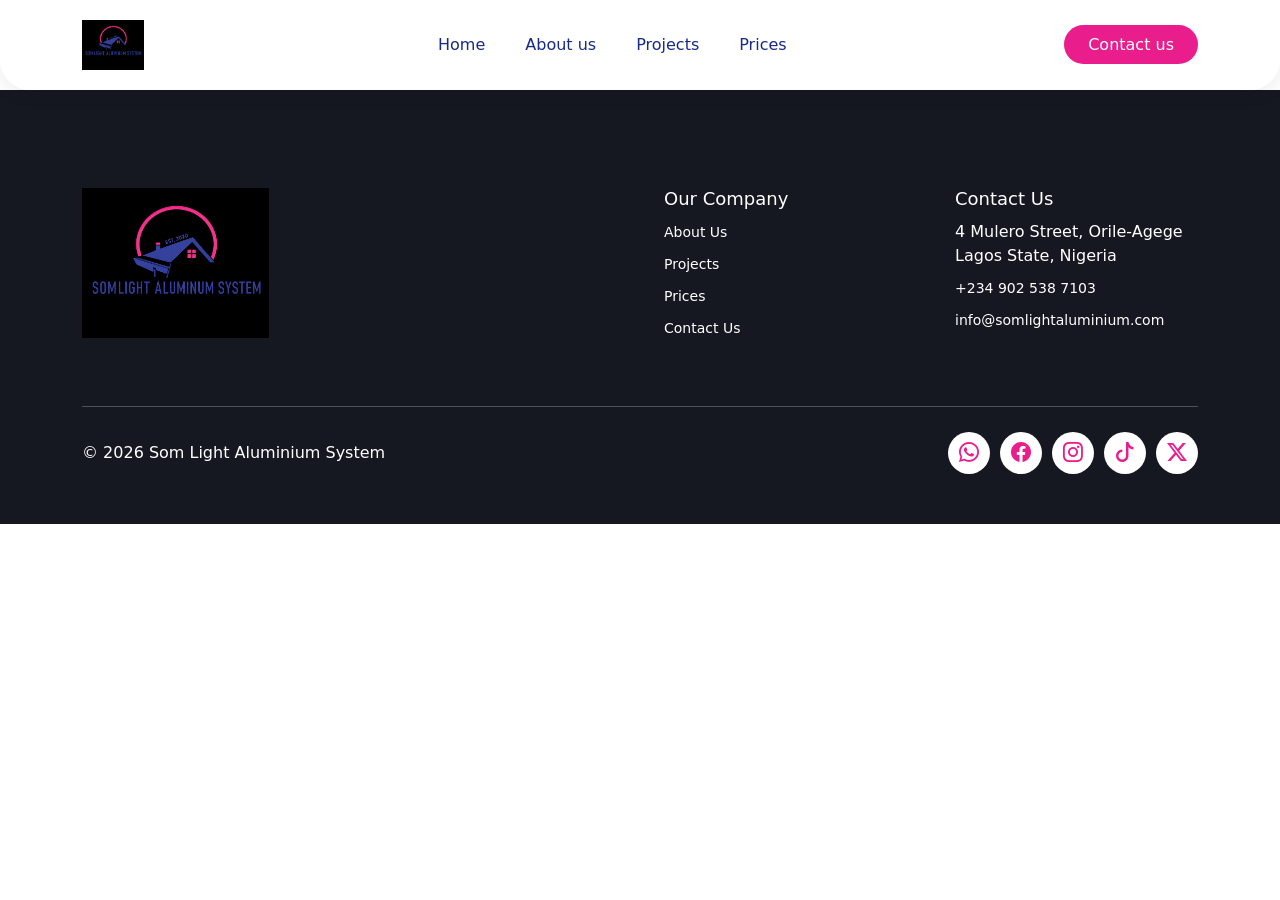
==== index.html @ 7caf4f7a "create the footer and navbar file" ====
<!doctype html>
<html lang="en">
  <head>
    <meta charset="UTF-8" />
    <meta name="viewport" content="width=device-width, initial-scale=1.0" />
    <title>Som Light Aluminium System | Home</title>
    <link rel="shortcut icon" href="images/logo.png" type="image/x-icon" />
    <link
      rel="stylesheet"
      href="https://cdn.jsdelivr.net/npm/bootstrap@5.3.8/dist/css/bootstrap.min.css"
    />
    <link
      href="https://cdn.jsdelivr.net/npm/bootstrap-icons@1.11.3/font/bootstrap-icons.css"
      rel="stylesheet"
    />
    <link rel="stylesheet" href="css/navbar.css" />
    <link rel="stylesheet" href="css/footer.css" />
    <link rel="stylesheet" href="css/style.css" />
  </head>
  <body>
    <!-- Navbar -->
    <div class="navbarContainer"></div>

    <!-- Footer -->
    <div class="footerContainer"></div>

    <script>
      fetch("navbar.html")
        .then((response) => response.text())
        .then((data) => {
          document.querySelector(".navbarContainer").innerHTML = data;
        });
    </script>
    <script>
      fetch("footer.html")
        .then((response) => response.text())
        .then((data) => {
          document.querySelector(".footerContainer").innerHTML = data;
        });
    </script>
    <script src="https://cdn.jsdelivr.net/npm/bootstrap@5.3.8/dist/js/bootstrap.bundle.min.js"></script>
  </body>
</html>
---- css/navbar.css ----
.custom-navbar {
  background: #ffffff;
  backdrop-filter: blur(12px);
  -webkit-backdrop-filter: blur(12px);
  box-shadow: 0 4px 20px rgba(0, 0, 0, 0.08);
  padding: 15px 0;
  border-bottom-right-radius: 30px !important;
  border-bottom-left-radius: 30px !important;
}

.navbar-nav .nav-link {
  color: #172a88;
  font-weight: 500;
  margin: 0 12px;
  position: relative;
  transition: all 0.3s ease;
}

.navbar-nav .nav-link:hover {
  color: #e91e8c;
}

.logo {
  height: 50px;
  width: auto;
  transition: all 0.3s ease;
}
.logo2 {
  height: 150px;
  width: auto;
  transition: all 0.3s ease;
}

.contact-btn {
  padding: 10px 24px;
  border-radius: 50px;
  font-weight: 500;
  border: none;
  background: linear-gradient(
    135deg,
    #e91e8c, #e91e8c
  );
  color: white;
  transition: all 0.3s ease;
}

.contact-btn:hover {
  transform: translateY(-2px);
  box-shadow: 0 10px 24px #e91e8c;
}

@media (max-width: 991px) {
  .navbar-nav {
    text-align: center;
    padding: 20px 0;
  }

  .contact-wrapper {
    text-align: center;
    margin-top: 15px;
  }
}
---- css/footer.css ----
.footer_container {
  background-color: #151820;
  color: white;
  padding: 50px 0;
}

.footer-title {
  font-size: 18px;
  margin-bottom: 10px;
}

.footer-links {
  list-style: none;
  padding: 0;
}

.footer-links li {
  margin-bottom: 8px;
}

.footer-links a {
  color: #ffffff;
  text-decoration: none;
  font-size: 14px;
}

.footer-links a:hover {
  opacity: 0.8;
}

.footer-divider {
  margin: 50px 0 25px;
  border-color: #ffffff;
}

.bottom-footer {
  display: flex;
  justify-content: space-between;
  align-items: center;
  flex-wrap: wrap;
  gap: 15px;
}

.copyright {
  color: #ffffff;
}

.social-icons {
  display: flex;
  gap: 10px;
}

.social-icons a {
  width: 42px;
  height: 42px;
  border-radius: 50%;
  background: #fff;
  color: #e91e8c;
  display: flex;
  align-items: center;
  justify-content: center;
  text-decoration: none;
  font-size: 20px;
  transition: 0.3s;
}

.social-icons a:hover {
  transform: translateY(-3px);
}
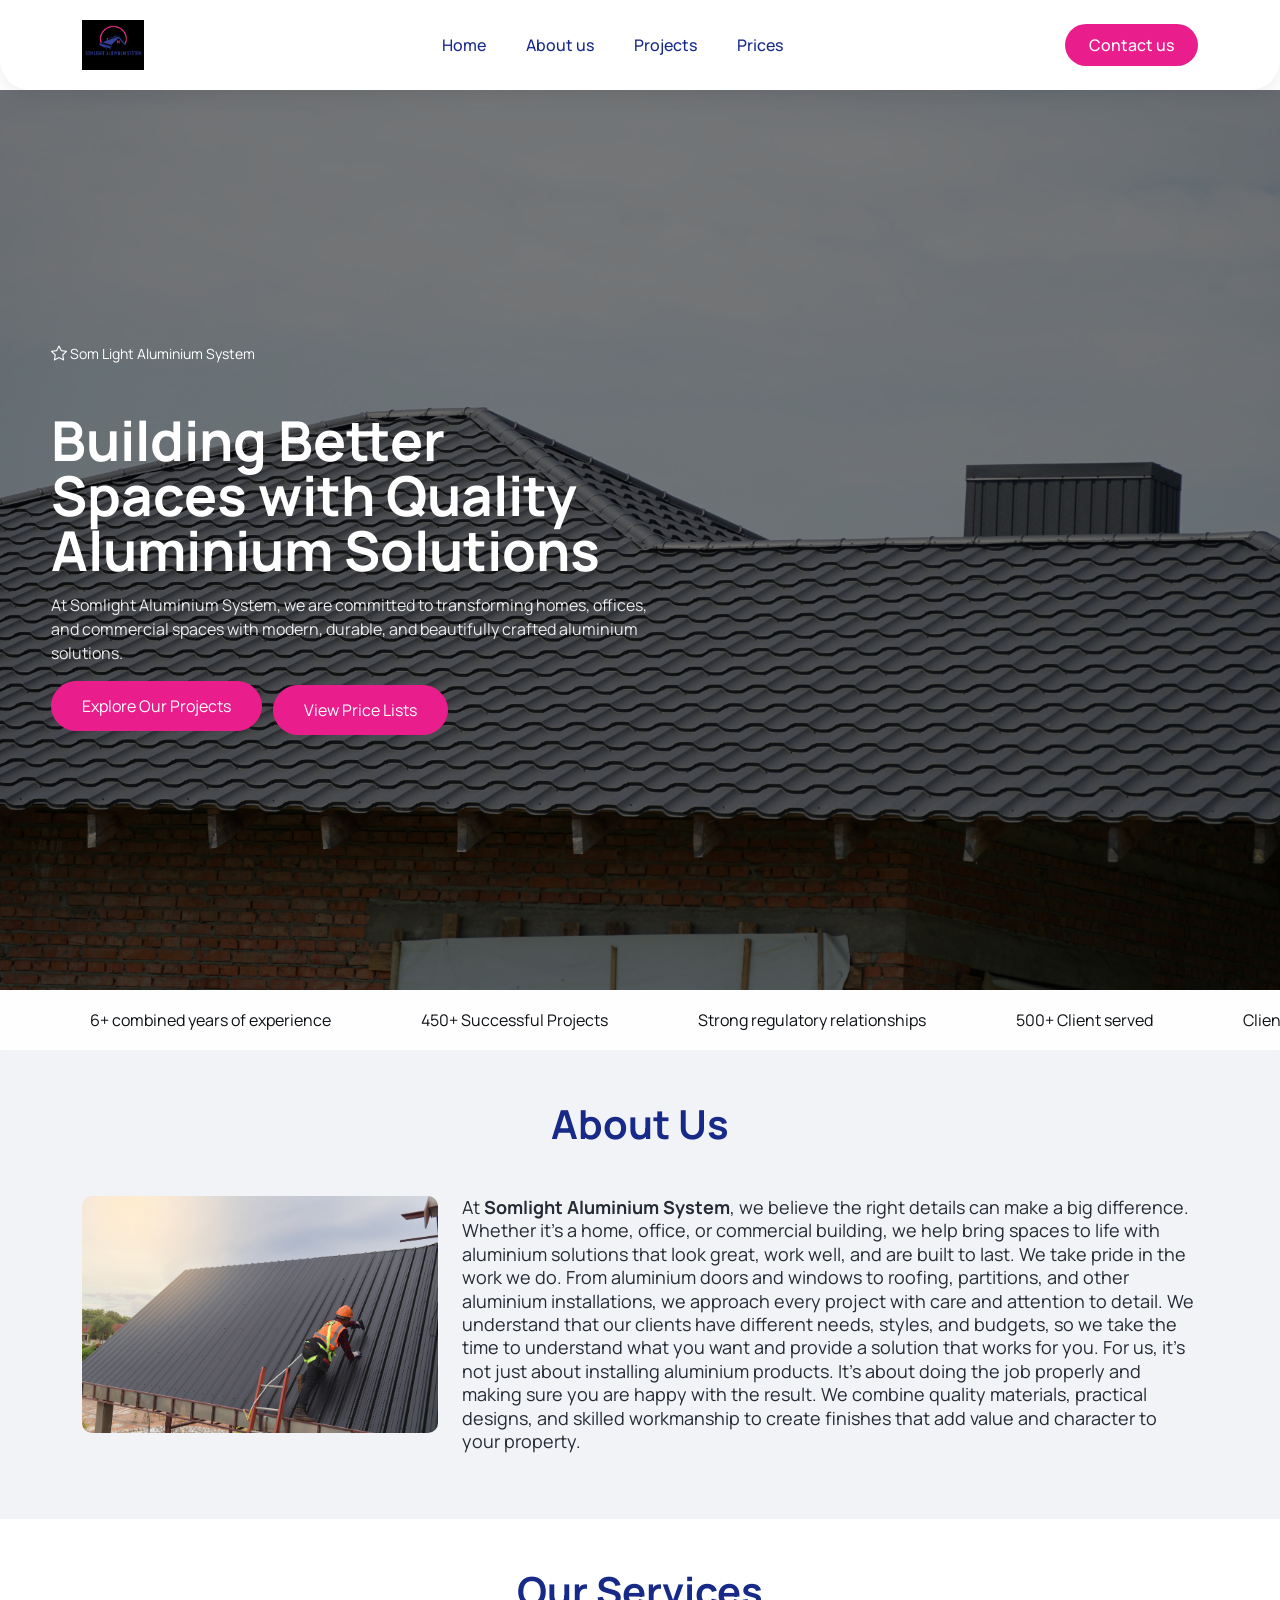
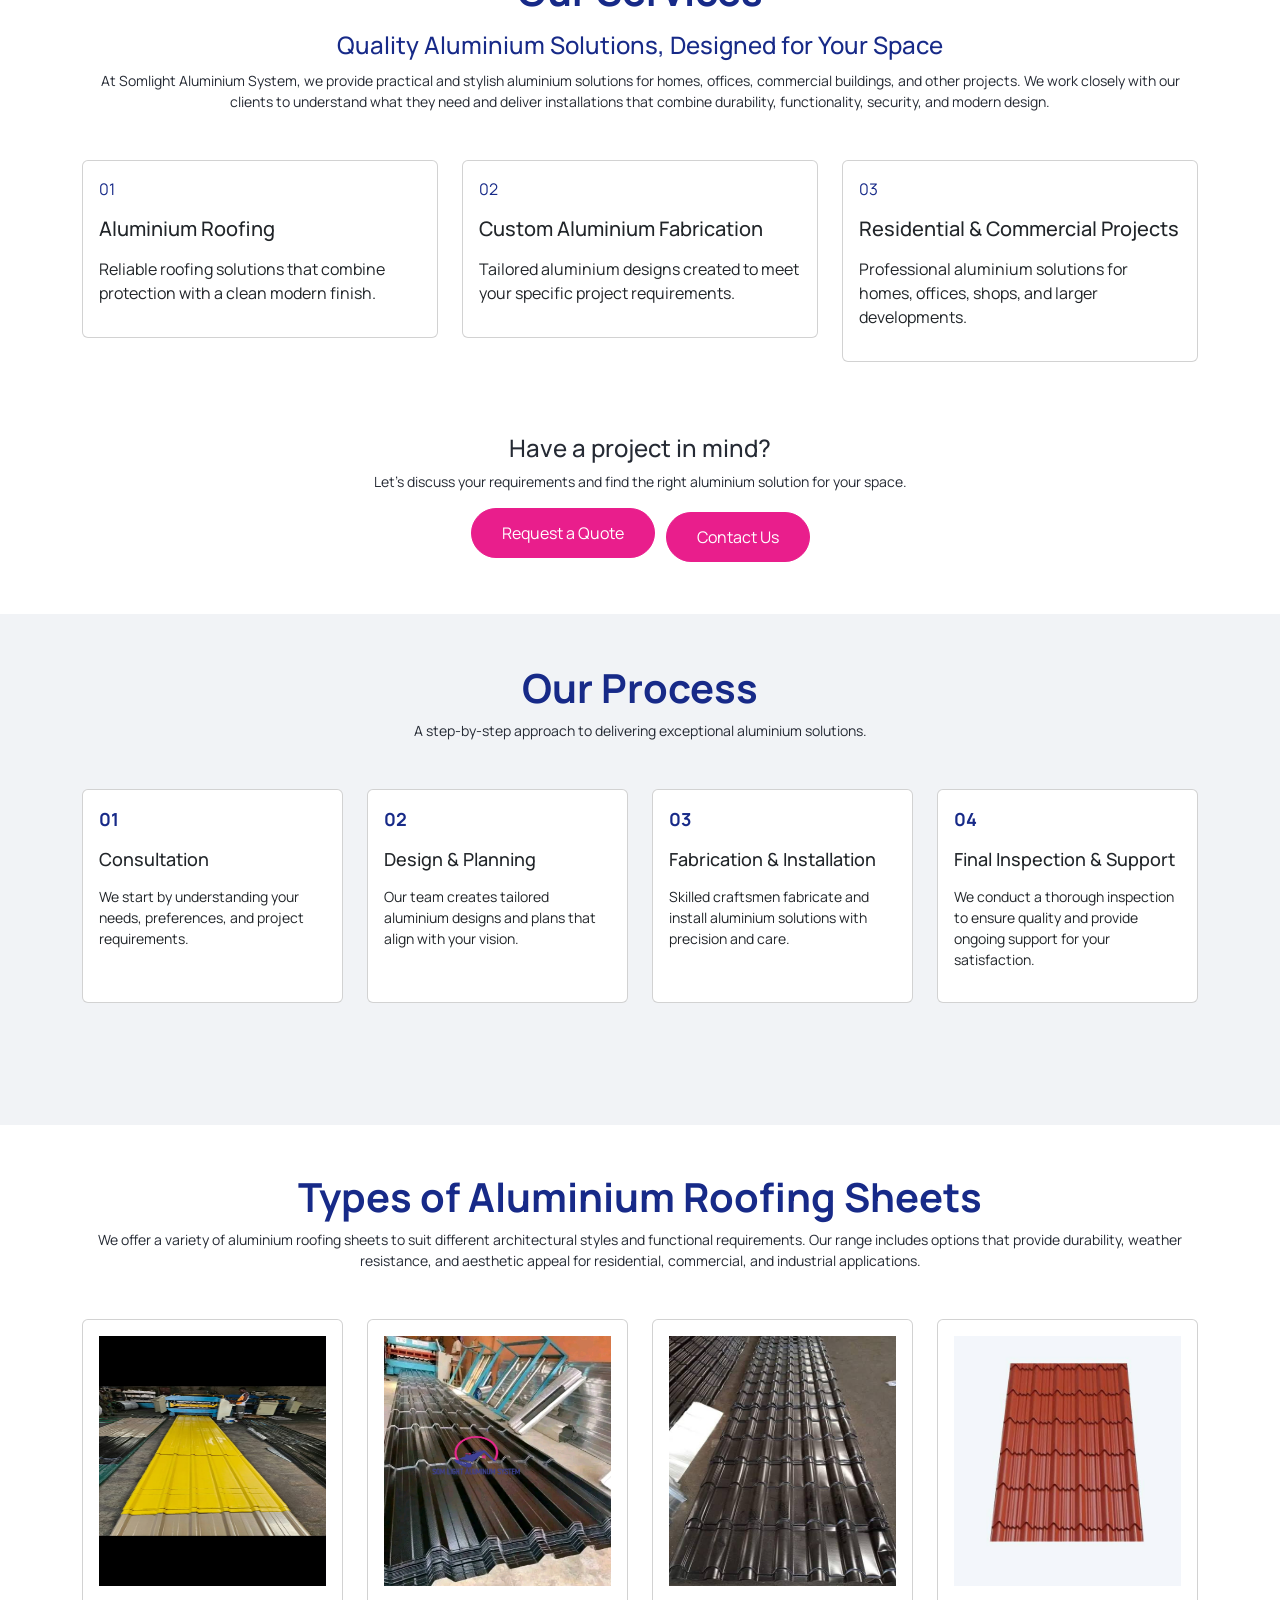
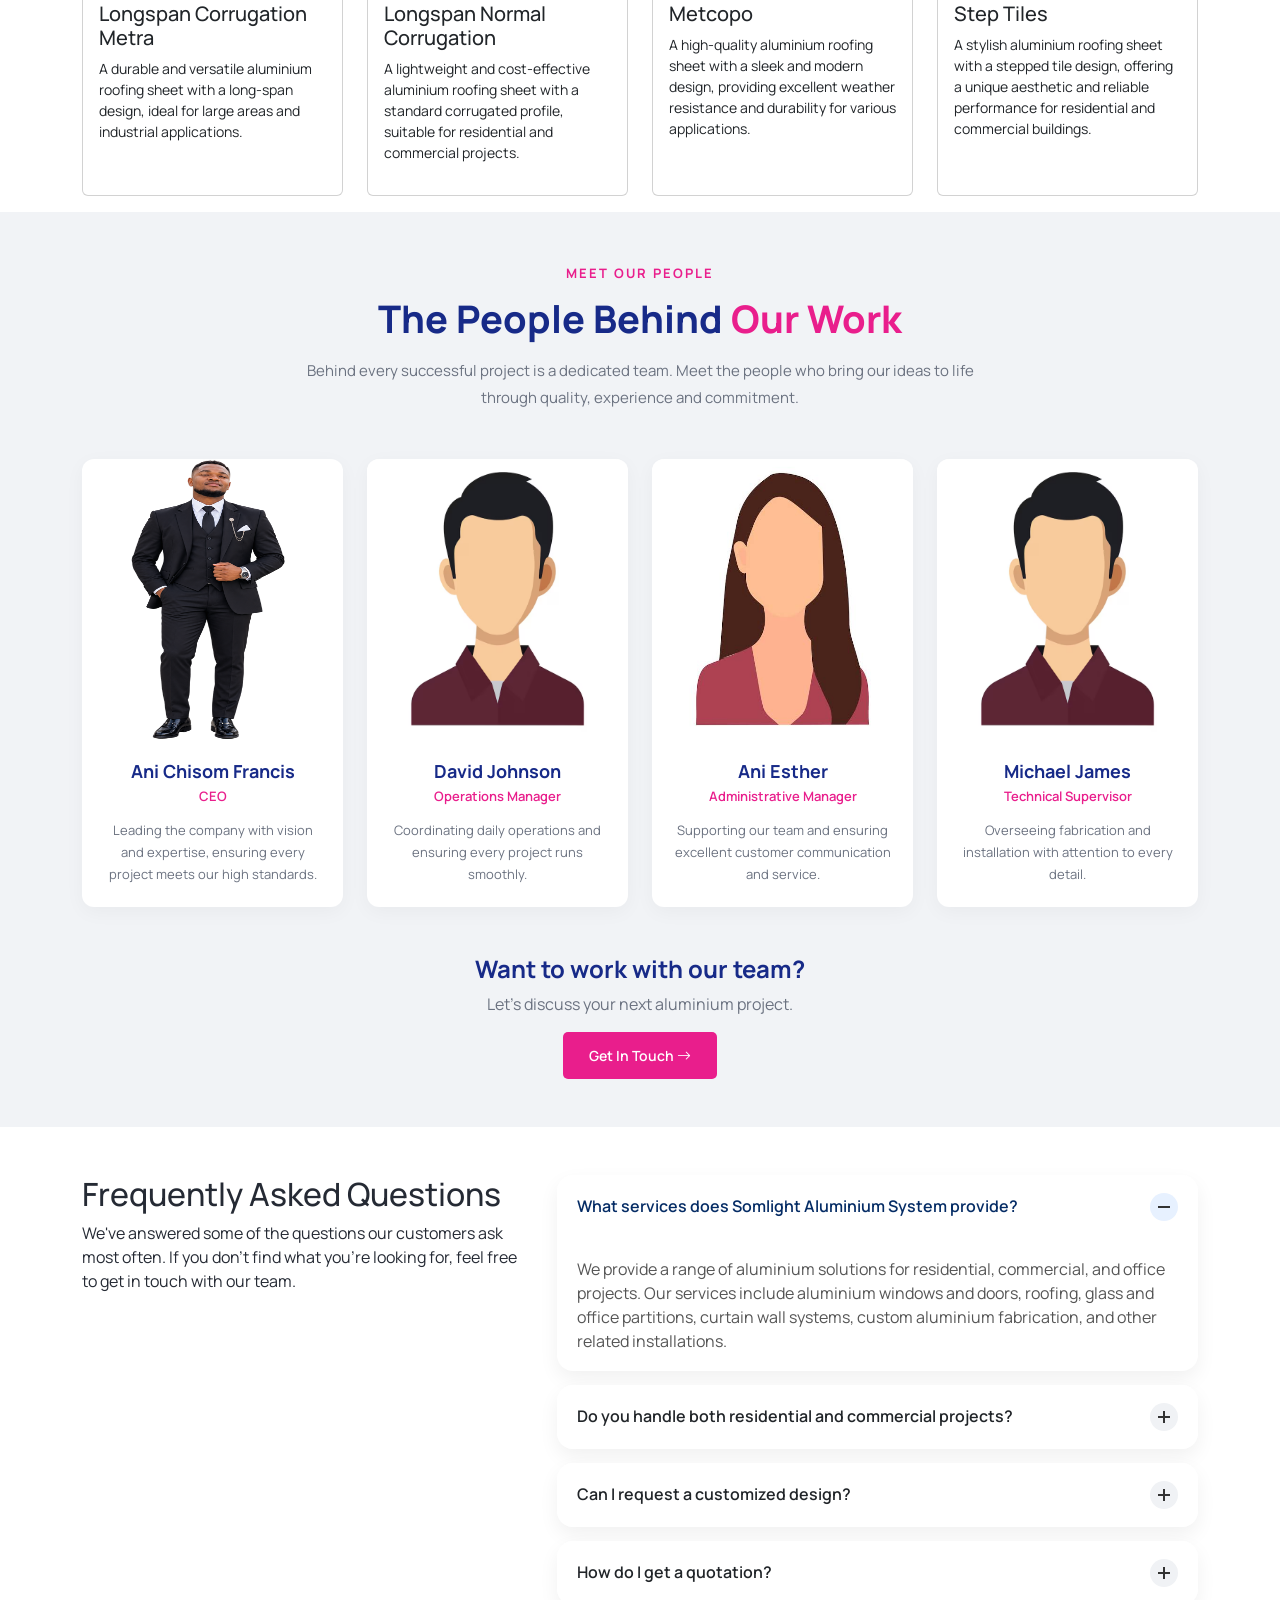
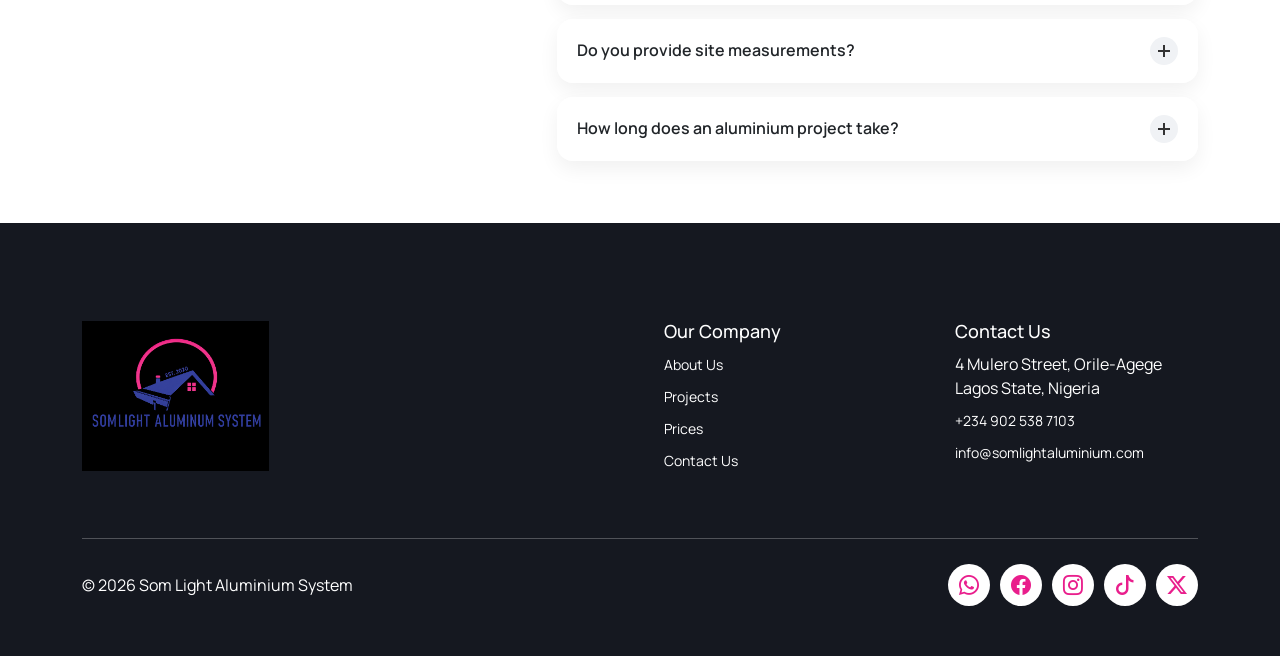
==== commit b0dfba49: "create about page" ====
--- a/index.html
+++ b/index.html
@@ -21,6 +21,647 @@
     <!-- Navbar -->
     <div class="navbarContainer"></div>
 
+    <!--hero section-->
+    <section class="hero-section">
+      <div class="hero-content">
+        <!-- small badge -->
+        <i class="bi bi-star"></i>
+        <span class="small">Som Light Aluminium System</span>
+
+        <!-- heading -->
+        <hgroup>
+          <h1 class="hero-title mt-5">
+            Building Better Spaces with Quality Aluminium Solutions
+          </h1>
+        </hgroup>
+
+        <!-- paragraph -->
+        <p class="hero-text">
+          At Somlight Aluminium System, we are committed to transforming homes,
+          offices, and commercial spaces with modern, durable, and beautifully
+          crafted aluminium solutions.
+        </p>
+
+        <!-- buttons -->
+        <!-- <div class="d-flex btn-group-custom mt-4"> -->
+        <a
+          href="projects.html"
+          class="btn btn-outline-custom me-2 mb-2"
+          style="text-decoration: none; color: white"
+          >Explore Our Projects</a
+        >
+        <a
+          href="price.html"
+          class="btn btn-outline-custom btn-primary-custom"
+          style="text-decoration: none; color: white"
+          >View Price Lists</a
+        >
+        <!-- </div> -->
+      </div>
+    </section>
+    <!-- Slider for news -->
+    <div class="news-wrapper">
+      <!-- Breaking Label -->
+      <div class="news-label"></div>
+
+      <!-- Scrolling Content -->
+      <div class="news-track">
+        <!-- Group 1 -->
+        <div class="news-group">
+          <div class="news-item">
+            <img src="images/contact_icon.png" alt="" class="img-fluid" />
+            6+ combined years of experience
+          </div>
+
+          <div class="news-item">
+            <img src="images/contact_icon.png" alt="" class="img-fluid" />
+            450+ Successful Projects
+          </div>
+
+          <div class="news-item">
+            <img src="images/contact_icon.png" alt="" class="img-fluid" />
+            Strong regulatory relationships
+          </div>
+
+          <div class="news-item">
+            <img src="images/contact_icon.png" alt="" class="img-fluid" />
+            500+ Client served
+          </div>
+          <div class="news-item">
+            <img src="images/contact_icon.png" alt="" class="img-fluid" />
+            Client-centric approach
+          </div>
+        </div>
+        <!-- Group 2 (duplicate for seamless scrolling) -->
+        <div class="news-group">
+          <div class="news-item">
+            <img src="images/contact_icon.png" alt="" class="img-fluid" />
+            6+ combined years of experience
+          </div>
+
+          <div class="news-item">
+            <img src="images/contact_icon.png" alt="" class="img-fluid" />
+            450+ Successful Projects
+          </div>
+
+          <div class="news-item">
+            <img src="images/contact_icon.png" alt="" class="img-fluid" />
+            Strong regulatory relationships
+          </div>
+
+          <div class="news-item">
+            <img src="images/contact_icon.png" alt="" class="img-fluid" />
+            500+ Client served
+          </div>
+          <div class="news-item">
+            <img src="images/contact_icon.png" alt="" class="img-fluid" />
+            Client-centric approach
+          </div>
+        </div>
+      </div>
+    </div>
+    <!-- About us -->
+    <section class="about-us">
+      <div class="container">
+        <h1 class="text-center text-about">About Us</h1>
+        <div class="row mt-5">
+          <div class="col-lg-4 mb-3">
+            <img src="images/image1.jpg" alt="" class="img-fluid" />
+          </div>
+          <div class="col-lg-8">
+            <p class="small">
+              At <b>Somlight Aluminium System</b>, we believe the right details
+              can make a big difference. Whether it's a home, office, or
+              commercial building, we help bring spaces to life with aluminium
+              solutions that look great, work well, and are built to last. We
+              take pride in the work we do. From aluminium doors and windows to
+              roofing, partitions, and other aluminium installations, we
+              approach every project with care and attention to detail. We
+              understand that our clients have different needs, styles, and
+              budgets, so we take the time to understand what you want and
+              provide a solution that works for you. For us, it's not just about
+              installing aluminium products. It's about doing the job properly
+              and making sure you are happy with the result. We combine quality
+              materials, practical designs, and skilled workmanship to create
+              finishes that add value and character to your property.
+            </p>
+          </div>
+        </div>
+      </div>
+    </section>
+
+    <!-- Services -->
+    <section class="services">
+      <div class="container">
+        <h1 class="text-center mt-5 services-title mb-3">Our Services</h1>
+        <h4 class="services_sub text-center">
+          Quality Aluminium Solutions, Designed for Your Space
+        </h4>
+        <p class="small text-center">
+          At Somlight Aluminium System, we provide practical and stylish
+          aluminium solutions for homes, offices, commercial buildings, and
+          other projects. We work closely with our clients to understand what
+          they need and deliver installations that combine durability,
+          functionality, security, and modern design.
+        </p>
+        <div class="row mt-5 mb-5">
+          <div class="col-lg-4 mb-4">
+            <div class="card border-1 shadow-1 w-100">
+              <div class="card-body">
+                <p style="color: #172a88">01</p>
+                <h4 class="mb-3">Aluminium Roofing</h4>
+                <p>
+                  Reliable roofing solutions that combine protection with a
+                  clean modern finish.
+                </p>
+              </div>
+            </div>
+          </div>
+          <div class="col-lg-4 mb-4">
+            <div class="card border-1 shadow-1 w-100">
+              <div class="card-body">
+                <p style="color: #172a88">02</p>
+                <h4 class="mb-3">Custom Aluminium Fabrication</h4>
+                <p>
+                  Tailored aluminium designs created to meet your specific
+                  project requirements.
+                </p>
+              </div>
+            </div>
+          </div>
+          <div class="col-lg-4 mb-4">
+            <div class="card border-1 shadow-1 w-100">
+              <div class="card-body">
+                <p style="color: #172a88">03</p>
+                <h4 class="mb-3">Residential & Commercial Projects</h4>
+                <p>
+                  Professional aluminium solutions for homes, offices, shops,
+                  and larger developments.
+                </p>
+              </div>
+            </div>
+          </div>
+        </div>
+        <div class="text-center mb-5">
+          <h4 class="">Have a project in mind?</h4>
+          <p class="small">
+            Let's discuss your requirements and find the right aluminium
+            solution for your space.
+          </p>
+          <!-- <div class="d-flex btn-group-custom mt-4"> -->
+          <a
+            href="contact.html"
+            class="btn btn-outline-custom me-2 mb-2"
+            style="text-decoration: none; color: white"
+            >Request a Quote</a
+          >
+          <a
+            href="contact.html"
+            class="btn btn-outline-custom btn-primary-custom"
+            style="text-decoration: none; color: white"
+            >Contact Us</a
+          >
+          <!-- </div> -->
+        </div>
+      </div>
+    </section>
+    <!-- Our Process -->
+    <section class="our_process">
+      <div class="container">
+        <h1 class="text_our_process text-center">Our Process</h1>
+        <p class="small text-center">
+          A step-by-step approach to delivering exceptional aluminium solutions.
+        </p>
+        <div class="row mt-5 mb-5">
+          <div class="col-lg-3 mb-4">
+            <div class="card border-1 shadow-1 w-100">
+              <div class="card-body">
+                <p style="color: #172a88; font-weight: bold; font-size: 18px">
+                  01
+                </p>
+                <h4 class="mb-3">Consultation</h4>
+                <p class="small">
+                  We start by understanding your needs, preferences, and project
+                  requirements.
+                </p>
+              </div>
+            </div>
+          </div>
+          <div class="col-lg-3 mb-4">
+            <div class="card border-1 shadow-1 w-100">
+              <div class="card-body">
+                <p style="color: #172a88; font-weight: bold; font-size: 18px">
+                  02
+                </p>
+                <h4 class="mb-3">Design & Planning</h4>
+                <p class="small">
+                  Our team creates tailored aluminium designs and plans that
+                  align with your vision.
+                </p>
+              </div>
+            </div>
+          </div>
+          <div class="col-lg-3 mb-4">
+            <div class="card border-1 shadow-1 w-100">
+              <div class="card-body">
+                <p style="color: #172a88; font-weight: bold; font-size: 18px">
+                  03
+                </p>
+                <h4 class="mb-3">Fabrication & Installation</h4>
+                <p class="small">
+                  Skilled craftsmen fabricate and install aluminium solutions
+                  with precision and care.
+                </p>
+              </div>
+            </div>
+          </div>
+          <div class="col-lg-3 mb-4">
+            <div class="card border-1 shadow-1 w-100">
+              <div class="card-body">
+                <p style="color: #172a88; font-weight: bold; font-size: 18px">
+                  04
+                </p>
+                <h4 class="mb-3">Final Inspection & Support</h4>
+                <p class="small">
+                  We conduct a thorough inspection to ensure quality and provide
+                  ongoing support for your satisfaction.
+                </p>
+              </div>
+            </div>
+          </div>
+        </div>
+      </div>
+    </section>
+
+    <!-- Types of Aluminium -->
+    <section class="types_of_aluminium">
+      <div class="container">
+        <h1 class="text-center text_types_of_aluminium mt-5">
+          Types of Aluminium Roofing Sheets
+        </h1>
+        <p class="small text-center">
+          We offer a variety of aluminium roofing sheets to suit different
+          architectural styles and functional requirements. Our range includes
+          options that provide durability, weather resistance, and aesthetic
+          appeal for residential, commercial, and industrial applications.
+        </p>
+        <div class="row mt-5">
+          <div class="col-lg-3 mb-3">
+            <div class="card border-1 shadow-1 w-100">
+              <div class="card-body">
+                <img
+                  src="images/Longspan corrugation Metra.jpeg"
+                  alt=""
+                  class="img-fluid"
+                />
+                <h5 class="mt-3">Longspan Corrugation Metra</h5>
+                <p class="small">
+                  A durable and versatile aluminium roofing sheet with a
+                  long-span design, ideal for large areas and industrial
+                  applications.
+                </p>
+              </div>
+            </div>
+          </div>
+          <div class="col-lg-3 mb-3">
+            <div class="card border-1 shadow-1 w-100">
+              <div class="card-body">
+                <img
+                  src="images/Longspan normal corrugation.jpeg"
+                  alt=""
+                  class="img-fluid"
+                />
+                <h5 class="mt-3">Longspan Normal Corrugation</h5>
+                <p class="small">
+                  A lightweight and cost-effective aluminium roofing sheet with
+                  a standard corrugated profile, suitable for residential and
+                  commercial projects.
+                </p>
+              </div>
+            </div>
+          </div>
+          <div class="col-lg-3 mb-3">
+            <div class="card border-1 shadow-1 w-100">
+              <div class="card-body">
+                <img src="images/metcopo.jpg" alt="" class="img-fluid" />
+                <h5 class="mt-3">Metcopo</h5>
+                <p class="small">
+                  A high-quality aluminium roofing sheet with a sleek and modern
+                  design, providing excellent weather resistance and durability
+                  for various applications.
+                </p>
+              </div>
+            </div>
+          </div>
+          <div class="col-lg-3 mb-3">
+            <div class="card border-1 shadow-1 w-100">
+              <div class="card-body">
+                <img src="images/step tiles.jpg" alt="" class="img-fluid" />
+                <h5 class="mt-3">Step Tiles</h5>
+                <p class="small">
+                  A stylish aluminium roofing sheet with a stepped tile design,
+                  offering a unique aesthetic and reliable performance for
+                  residential and commercial buildings.
+                </p>
+              </div>
+            </div>
+          </div>
+        </div>
+      </div>
+    </section>
+
+    <!-- Teams -->
+    <section class="team-section py-5">
+      <div class="container">
+        <!-- Section Heading -->
+        <div class="section-heading text-center mb-5">
+          <span class="section-tag">MEET OUR PEOPLE</span>
+
+          <h2>The People Behind <span>Our Work</span></h2>
+
+          <p>
+            Behind every successful project is a dedicated team. Meet the people
+            who bring our ideas to life through quality, experience and
+            commitment.
+          </p>
+        </div>
+
+        <!-- Team Members -->
+        <div class="row g-4">
+          <!-- Team Member 1 -->
+          <div class="col-lg-3 col-md-6">
+            <div class="team-card">
+              <div class="team-image">
+                <img
+                  src="images/ceo.png"
+                  alt="CEO"
+                  class="img-fluid"
+                />
+
+                <div class="social-links">
+                  <a href="#"><i class="bi bi-facebook"></i></a>
+                  <a href="#"><i class="bi bi-linkedin"></i></a>
+                  <a href="#"><i class="bi bi-instagram"></i></a>
+                </div>
+              </div>
+
+              <div class="team-info">
+                <h5>Ani Chisom Francis</h5>
+                <span>CEO</span>
+                <p>
+                  Leading the company with vision and expertise, ensuring every
+                  project meets our high standards.
+                </p>
+              </div>
+            </div>
+          </div>
+
+          <!-- Team Member 2 -->
+          <div class="col-lg-3 col-md-6">
+            <div class="team-card">
+              <div class="team-image">
+                <img src="images/male_dummy.avif" alt="Operations Manager" />
+
+                <div class="social-links">
+                  <a href="#"><i class="bi bi-facebook"></i></a>
+                  <a href="#"><i class="bi bi-linkedin"></i></a>
+                  <a href="#"><i class="bi bi-instagram"></i></a>
+                </div>
+              </div>
+
+              <div class="team-info">
+                <h5>David Johnson</h5>
+                <span>Operations Manager</span>
+                <p>
+                  Coordinating daily operations and ensuring every project runs
+                  smoothly.
+                </p>
+              </div>
+            </div>
+          </div>
+
+          <!-- Team Member 3 -->
+          <div class="col-lg-3 col-md-6">
+            <div class="team-card">
+              <div class="team-image">
+                <img src="images/female_dummy.jpg" alt="Administrative Manager" />
+
+                <div class="social-links">
+                  <a href="#"><i class="bi bi-facebook"></i></a>
+                  <a href="#"><i class="bi bi-linkedin"></i></a>
+                  <a href="#"><i class="bi bi-instagram"></i></a>
+                </div>
+              </div>
+
+              <div class="team-info">
+                <h5>Ani Esther</h5>
+                <span>Administrative Manager</span>
+                <p>
+                  Supporting our team and ensuring excellent customer
+                  communication and service.
+                </p>
+              </div>
+            </div>
+          </div>
+
+          <!-- Team Member 4 -->
+          <div class="col-lg-3 col-md-6">
+            <div class="team-card">
+              <div class="team-image">
+                <img src="images/male_dummy.avif" alt="Technical Supervisor" />
+
+                <div class="social-links">
+                  <a href="#"><i class="bi bi-facebook"></i></a>
+                  <a href="#"><i class="bi bi-linkedin"></i></a>
+                  <a href="#"><i class="bi bi-instagram"></i></a>
+                </div>
+              </div>
+
+              <div class="team-info">
+                <h5>Michael James</h5>
+                <span>Technical Supervisor</span>
+                <p>
+                  Overseeing fabrication and installation with attention to
+                  every detail.
+                </p>
+              </div>
+            </div>
+          </div>
+        </div>
+
+        <!-- Bottom CTA -->
+        <div class="team-cta text-center mt-5">
+          <h4>Want to work with our team?</h4>
+          <p>Let's discuss your next aluminium project.</p>
+          <a href="contact.html" class="btn team-btn">
+            Get In Touch <i class="bi bi-arrow-right"></i>
+          </a>
+        </div>
+      </div>
+    </section>
+
+    <!-- FAQ Section -->
+    <div class="container mt-5 faq-section">
+      <div class="row mb-5">
+        <div class="col-lg-5 mb-4">
+          <h2 class="section-title">Frequently Asked Questions</h2>
+          <p class="section-desc">
+            We've answered some of the questions our customers ask most often.
+            If you don't find what you're looking for, feel free to get in touch
+            with our team.
+          </p>
+        </div>
+        <div class="col-lg-7">
+          <div class="accordion custom-accordion" id="faq">
+            <div class="accordion-item">
+              <h2 class="accordion-header">
+                <button
+                  class="accordion-button"
+                  data-bs-toggle="collapse"
+                  data-bs-target="#q1"
+                >
+                  What services does Somlight Aluminium System provide?
+                  <span class="icon"></span>
+                </button>
+              </h2>
+              <div
+                id="q1"
+                class="accordion-collapse collapse show"
+                data-bs-parent="#faq"
+              >
+                <div class="accordion-body">
+                  We provide a range of aluminium solutions for residential,
+                  commercial, and office projects. Our services include
+                  aluminium windows and doors, roofing, glass and office
+                  partitions, curtain wall systems, custom aluminium
+                  fabrication, and other related installations.
+                </div>
+              </div>
+            </div>
+
+            <div class="accordion-item">
+              <h2 class="accordion-header">
+                <button
+                  class="accordion-button collapsed"
+                  data-bs-toggle="collapse"
+                  data-bs-target="#q2"
+                >
+                  Do you handle both residential and commercial projects?
+                  <span class="icon"></span>
+                </button>
+              </h2>
+              <div
+                id="q2"
+                class="accordion-collapse collapse"
+                data-bs-parent="#faq"
+              >
+                <div class="accordion-body">
+                  Yes. We work on projects of different sizes, from individual
+                  homes and renovations to offices, shops, commercial buildings,
+                  and larger developments.
+                </div>
+              </div>
+            </div>
+
+            <div class="accordion-item">
+              <h2 class="accordion-header">
+                <button
+                  class="accordion-button collapsed"
+                  data-bs-toggle="collapse"
+                  data-bs-target="#q3"
+                >
+                  Can I request a customized design?
+                  <span class="icon"></span>
+                </button>
+              </h2>
+              <div
+                id="q3"
+                class="accordion-collapse collapse"
+                data-bs-parent="#faq"
+              >
+                <div class="accordion-body">
+                  Absolutely. We understand that every property and project is
+                  different. We can discuss your requirements, measurements,
+                  preferred design, and budget to develop a solution that suits
+                  your space.
+                </div>
+              </div>
+            </div>
+            <div class="accordion-item">
+              <h2 class="accordion-header">
+                <button
+                  class="accordion-button collapsed"
+                  data-bs-toggle="collapse"
+                  data-bs-target="#q3"
+                >
+                  How do I get a quotation?
+                  <span class="icon"></span>
+                </button>
+              </h2>
+              <div
+                id="q3"
+                class="accordion-collapse collapse"
+                data-bs-parent="#faq"
+              >
+                <div class="accordion-body">
+                  Simply contact us with details about your project. Where
+                  necessary, we'll arrange a site visit or request measurements
+                  and other relevant information before preparing a quotation.
+                </div>
+              </div>
+            </div>
+            <div class="accordion-item">
+              <h2 class="accordion-header">
+                <button
+                  class="accordion-button collapsed"
+                  data-bs-toggle="collapse"
+                  data-bs-target="#q3"
+                >
+                  Do you provide site measurements?
+                  <span class="icon"></span>
+                </button>
+              </h2>
+              <div
+                id="q3"
+                class="accordion-collapse collapse"
+                data-bs-parent="#faq"
+              >
+                <div class="accordion-body">
+                  Yes. Depending on the project, we can assess the site and take
+                  the necessary measurements to help ensure that the final
+                  installation fits properly.
+                </div>
+              </div>
+            </div>
+            <div class="accordion-item">
+              <h2 class="accordion-header">
+                <button
+                  class="accordion-button collapsed"
+                  data-bs-toggle="collapse"
+                  data-bs-target="#q3"
+                >
+                  How long does an aluminium project take?
+                  <span class="icon"></span>
+                </button>
+              </h2>
+              <div
+                id="q3"
+                class="accordion-collapse collapse"
+                data-bs-parent="#faq"
+              >
+                <div class="accordion-body">
+                  The timeframe depends on the type and size of the project, the
+                  design, materials required, and installation requirements.
+                  Once we understand your project, we'll provide an estimated
+                  completion timeframe.
+                </div>
+              </div>
+            </div>
+          </div>
+        </div>
+      </div>
+    </div>
+
     <!-- Footer -->
     <div class="footerContainer"></div>
 
--- a/css/style.css
+++ b/css/style.css
@@ -0,0 +1,491 @@
+@import url('https://fonts.googleapis.com/css2?family=DM+Sans:wght@400;500;600;700&family=Manrope:wght@400;500;600;700;800&display=swap');
+
+:root {
+  --primary: #172a88;
+  --primary-light: #3048c7;
+  --accent: #e91e8c;
+  --dark: #151820;
+  --text: #252a34;
+  --muted: #6b7280;
+  --light: #f1f3f6;
+  --white: #ffffff;
+}
+
+* {
+  margin: 0;
+  padding: 0;
+  box-sizing: border-box;
+}
+
+body {
+  font-family: "Manrope", sans-serif;
+  color: var(--text);
+}
+/* Hero Section */
+.hero-section {
+  height: 100vh;
+  display: flex;
+  align-items: center;
+  position: relative;
+  color: white;
+  overflow: hidden;
+  padding: 4%;
+}
+
+.hero-section::before {
+  content: "";
+  position: absolute;
+  inset: 0;
+  background: url("../images/hero_pic.jpg") no-repeat center center/cover;
+  transform: scaleX(-1);
+  z-index: -1;
+}
+
+.hero-section::after {
+  content: "";
+  position: absolute;
+  inset: 0;
+  background: rgba(0, 0, 0, 0.5);
+  z-index: -1;
+}
+
+.hero-content {
+  position: relative;
+  z-index: 2;
+  max-width: 600px;
+}
+
+/* main heading */
+.hero-title {
+  font-size: 55px;
+  font-weight: 700;
+  line-height: 1;
+}
+
+.hero-text {
+  font-size: 1rem;
+  opacity: 0.9;
+  margin-top: 15px;
+}
+
+/* buttons */
+.btn-outline-custom {
+  background: #e91e8c;
+  color: white;
+  border: 1px solid #e91e8c;
+  padding: 12px 30px;
+  border-radius: 50px;
+  font-weight: 400;
+}
+.btn-outline-custom:hover {
+  background: #e91e8c;
+  color: white;
+  border: none;
+}
+
+/* NEWS BAR WRAPPER */
+.news-wrapper {
+  background: #fefefe;
+  color: #0c1014;
+  display: flex;
+  align-items: center;
+  overflow: hidden;
+  height: 60px;
+  width: 100%;
+  border-radius: 10px;
+}
+
+/* LABEL */
+.news-label {
+  background: #fefefe;
+  padding: 0 20px;
+  height: 100%;
+  display: flex;
+  align-items: center;
+  font-weight: bold;
+  flex-shrink: 0;
+}
+
+/* SCROLLING AREA */
+.news-track {
+  display: flex;
+  width: max-content;
+  animation: scrollNews 20s linear infinite;
+}
+/* Content group */
+.news-group {
+  display: flex;
+}
+
+/* ITEMS */
+.news-item {
+  display: flex;
+  align-items: center;
+  gap: 10px;
+  font-size: 16px;
+  white-space: nowrap;
+  padding: 0 40px;
+}
+
+/* ANIMATION */
+@keyframes scrollNews {
+  0% {
+    transform: translateX(0);
+  }
+  100% {
+    transform: translateX(-50%);
+  }
+}
+
+/* PAUSE ON HOVER */
+.news-wrapper:hover .news-track {
+  animation-play-state: paused;
+}
+
+/* About us Section and Services Section */
+section.about-us,
+section.our_process {
+  background-color: #f1f3f6;
+  padding: 50px;
+}
+.text-about,
+.services-title,
+.text_our_process,
+.text_types_of_aluminium {
+  color: #172a88;
+  font-weight: 700;
+}
+section.about-us img {
+  border-radius: 10px;
+  width: 100%;
+}
+section.about-us p {
+  font-size: 18px;
+  font-weight: 400;
+  line-height: 1.3;
+}
+.services_sub {
+  color: #172a88;
+  font-weight: 500;
+  margin-bottom: 10px;
+}
+.services .card-body h4 {
+  font-size: 20px !important;
+  font-weight: 500 !important;
+}
+.our_process .card {
+  height: 100%;
+}
+.our_process .card-body h4 {
+  font-size: 18px !important;
+  font-weight: 500 !important;
+}
+
+/* Types of Aluminium */
+section.types_of_aluminium .card {
+  height: 100%;
+}
+section.types_of_aluminium .card img {
+  width: 100%;
+  height: 250px;
+}
+
+/* FAQ Section */
+.faq-section {
+  background: off-white;
+}
+/* Accordion container */
+.custom-accordion .accordion-item {
+  border: none;
+  border-radius: 16px;
+  margin-bottom: 14px;
+  background: #fff;
+  box-shadow: 0 8px 20px rgba(0, 0, 0, 0.06);
+  overflow: hidden;
+}
+
+/* Button styling */
+.custom-accordion .accordion-button {
+  background: #fff;
+  border: none;
+  padding: 18px 20px;
+  font-weight: 600;
+  box-shadow: none;
+  display: flex;
+  justify-content: space-between;
+  align-items: center;
+}
+
+/* Remove Bootstrap default arrow */
+.custom-accordion .accordion-button::after {
+  display: none;
+}
+
+/* Icon container */
+.icon {
+  width: 28px;
+  height: 28px;
+  border-radius: 50%;
+  background: #f0f2f5;
+  display: flex;
+  align-items: center;
+  justify-content: center;
+  transition: all 0.3s ease;
+  flex-shrink: 0;
+}
+
+/* Plus / minus lines */
+.icon::before,
+.icon::after {
+  content: "";
+  position: absolute;
+  width: 12px;
+  height: 2px;
+  background: #333;
+  transition: 0.3s;
+}
+
+.icon {
+  position: relative;
+}
+
+.icon::after {
+  transform: rotate(90deg);
+}
+
+/* When expanded -> minus icon */
+.accordion-button:not(.collapsed) .icon::after {
+  transform: rotate(0deg);
+  opacity: 0;
+}
+
+/* Rotate icon background slightly */
+.accordion-button:not(.collapsed) .icon {
+  background: #e7f1ff;
+}
+
+/* Body */
+.accordion-body {
+  padding: 18px 20px;
+  color: #555;
+}
+
+/* Teams */
+.team-section {
+  background: var(--light);
+  overflow: hidden;
+}
+
+/* Heading */
+
+.section-heading {
+  max-width: 700px;
+  margin: auto;
+}
+
+.section-tag {
+  display: inline-block;
+  color: var(--accent);
+  font-size: 13px;
+  font-weight: 700;
+  letter-spacing: 2px;
+  margin-bottom: 12px;
+}
+
+.section-heading h2 {
+  color: var(--primary);
+  font-size: 38px;
+  font-weight: 750;
+  margin-bottom: 15px;
+}
+
+.section-heading h2 span {
+  color: var(--accent);
+}
+
+.section-heading p {
+  color: var(--muted);
+  font-size: 15px;
+  line-height: 1.8;
+}
+
+/* Team Card */
+
+.team-card {
+  background: var(--white);
+  border-radius: 12px;
+  overflow: hidden;
+  height: 100%;
+  transition: all 0.35s ease;
+  box-shadow: 0 5px 20px rgba(0, 0, 0, 0.04);
+}
+
+.team-card:hover {
+  transform: translateY(-8px);
+  box-shadow: 0 15px 35px rgba(23, 42, 136, 0.12);
+}
+
+/* Team Image */
+
+.team-image {
+  height: 280px;
+  position: relative;
+  overflow: hidden;
+}
+
+.team-image img {
+  width: 100%;
+  height: 100%;
+  object-fit: fill;
+  transition: transform 0.5s ease;
+}
+
+.team-card:hover .team-image img {
+  transform: scale(1.08);
+}
+
+/* Social Icons */
+
+.social-links {
+  position: absolute;
+  bottom: 15px;
+  right: 15px;
+  display: flex;
+  gap: 8px;
+  opacity: 0;
+  transform: translateY(10px);
+  transition: all 0.3s ease;
+}
+
+.team-card:hover .social-links {
+  opacity: 1;
+  transform: translateY(0);
+}
+
+.social-links a {
+  width: 34px;
+  height: 34px;
+  display: flex;
+  justify-content: center;
+  align-items: center;
+  color: var(--white);
+  background: var(--accent);
+  border-radius: 50%;
+  text-decoration: none;
+  transition: 0.3s ease;
+}
+
+.social-links a:hover {
+  background: var(--primary);
+  transform: translateY(-3px);
+}
+
+/* Team Details */
+
+.team-info {
+  padding: 22px 18px;
+  text-align: center;
+}
+
+.team-info h5 {
+  color: var(--primary);
+  font-size: 18px;
+  font-weight: 700;
+  margin-bottom: 5px;
+}
+
+.team-info span {
+  display: block;
+  color: var(--accent);
+  font-size: 13px;
+  font-weight: 600;
+  margin-bottom: 12px;
+}
+
+.team-info p {
+  color: var(--muted);
+  font-size: 13px;
+  line-height: 1.7;
+  margin-bottom: 0;
+}
+
+/* CTA */
+
+.team-cta h4 {
+  color: var(--primary);
+  font-weight: 700;
+}
+
+.team-cta p {
+  color: var(--muted);
+}
+
+.team-btn {
+  background: var(--accent);
+  color: var(--white);
+  padding: 12px 25px;
+  border-radius: 5px;
+  font-size: 14px;
+  font-weight: 600;
+  transition: 0.3s ease;
+}
+
+.team-btn:hover {
+  background: var(--primary);
+  color: var(--white);
+  transform: translateY(-3px);
+}
+
+/* Media Queries */
+
+@media (max-width: 991px) {
+  .hero-section {
+    padding: 5%;
+  }
+
+  .hero-title,
+  .section-title {
+    font-size: 38px;
+  }
+  .hero-text {
+    font-size: 14px;
+  }
+  section.about-us {
+    padding: 0;
+  }
+  section.our_process {
+    padding: 0;
+  }
+  .text_our_process {
+    padding-top: 20px;
+  }
+}
+
+@media (max-width: 768px) {
+  .section-heading h2 {
+    font-size: 29px;
+  }
+
+  .team-image {
+    height: 260px;
+  }
+
+  .social-links {
+    opacity: 1;
+    transform: none;
+  }
+}
+
+@media (max-width: 576px) {
+  .team-section {
+    padding: 45px 0;
+  }
+
+  .section-heading h2 {
+    font-size: 25px;
+  }
+
+  .team-info {
+    padding: 18px 14px;
+  }
+}
